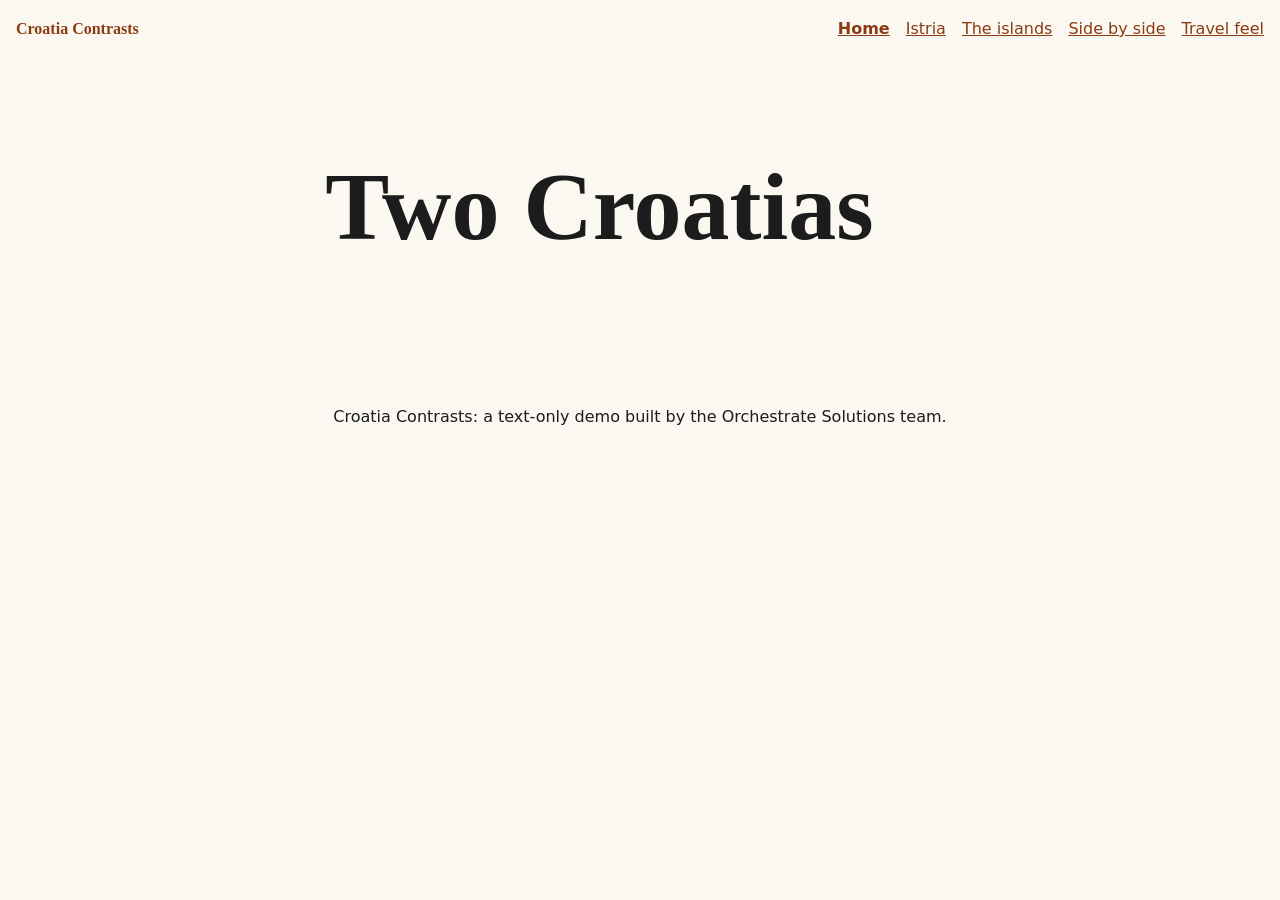
==== index.html @ eb0df113 "Scaffold: pages, styles and scripts" ====
<!doctype html>
<html lang="en">
<head>
<meta charset="utf-8">
<meta name="viewport" content="width=device-width, initial-scale=1">
<title>Two Croatias | Croatia Contrasts</title>
<meta name="description" content="Home: the question and a doorway to each coast.">
<link rel="stylesheet" href="css/tokens.css">
<link rel="stylesheet" href="css/layout.css">
<link rel="stylesheet" href="css/site.css">
</head>
<body>
<a class="skip-link" href="#main">Skip to content</a>
<header class="site-header">
<a class="brand" href="index.html">Croatia Contrasts</a>
<nav aria-label="Main"><ul><li><a href="pages/index.html" aria-current="page">Home</a></li><li><a href="istria.html">Istria</a></li><li><a href="islands.html">The islands</a></li><li><a href="side-by-side.html">Side by side</a></li><li><a href="travel-feel.html">Travel feel</a></li></ul></nav>
</header>
<main id="main">
<h1>Two Croatias</h1>
<!-- TODO(build.fullstack): content for this page. Text only: no images, SVG or icon files. -->
</main>
<footer class="site-footer"><p>Croatia Contrasts: a text-only demo built by the Orchestrate Solutions team.</p></footer>
<script src="js/nav.js" defer></script>
<script src="js/app.js" defer></script>
</body>
</html>
---- css/tokens.css ----
/* Design tokens (owner: Designer). Typography only: system fonts, no images. */
:root {
  --font-display: Georgia, "Times New Roman", serif;
  --font-body: system-ui, -apple-system, "Segoe UI", Roboto, sans-serif;
  --color-bg: #fbf8f2;
  --color-text: #1c1c1c;
  --color-istria: #4a5d23;
  --color-islands: #0b5d7a;
  --color-accent: #8a3b12;
  --space-1: .5rem;
  --space-2: 1rem;
  --space-3: 2rem;
  --space-4: 4rem;
  --measure: 65ch;
}
---- css/layout.css ----
/* Page shell layout (owner: UI/UX). */
* { box-sizing: border-box; }
body { margin: 0; }
.skip-link { position: absolute; left: -999px; top: 0; }
.skip-link:focus { left: var(--space-1); background: var(--color-bg); padding: var(--space-1); z-index: 10; }
.site-header { display: flex; flex-wrap: wrap; gap: var(--space-2); align-items: center; justify-content: space-between; padding: var(--space-2); }
.site-header ul { display: flex; flex-wrap: wrap; gap: var(--space-2); list-style: none; margin: 0; padding: 0; }
main { max-width: var(--measure); margin: 0 auto; padding: var(--space-3) var(--space-2); }
.site-footer { padding: var(--space-3) var(--space-2); text-align: center; }
---- css/site.css ----
/* Base look and shared text effects (owner: Lead Dev). */
body { font-family: var(--font-body); background: var(--color-bg); color: var(--color-text); line-height: 1.6; }
h1, h2, h3 { font-family: var(--font-display); line-height: 1.1; }
h1 { font-size: clamp(2.5rem, 9vw, 6rem); }
a { color: var(--color-accent); }
a:focus-visible { outline: 3px solid currentColor; outline-offset: 3px; }
.brand { font-family: var(--font-display); font-weight: 700; text-decoration: none; }
[aria-current="page"] { font-weight: 700; }
/* Scroll reveal: app.js adds .is-visible. Content stays visible without JS. */
.js .reveal { opacity: 0; transform: translateY(1.5rem); transition: opacity .8s ease, transform .8s ease; }
.js .reveal.is-visible { opacity: 1; transform: none; }
@media (prefers-reduced-motion: reduce) {
  .js .reveal { opacity: 1; transform: none; transition: none; }
  * { animation: none !important; scroll-behavior: auto !important; }
}
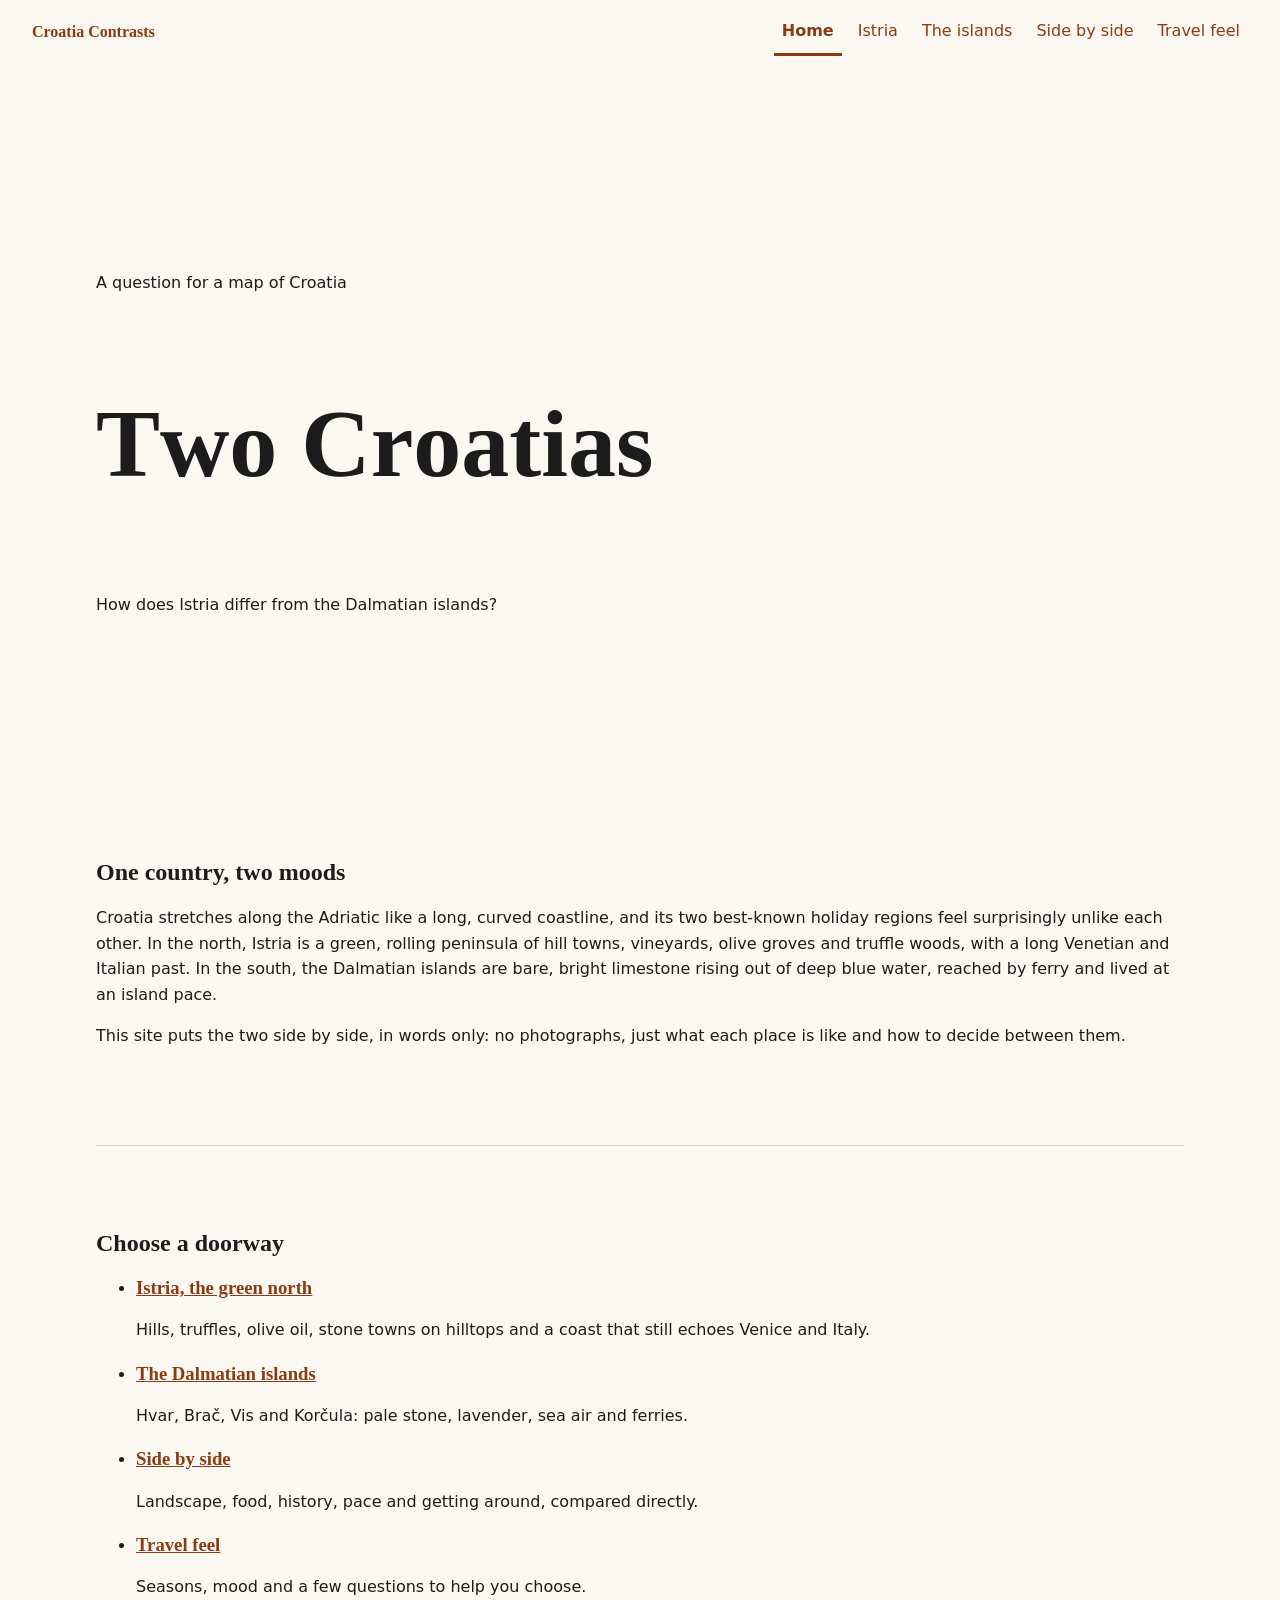
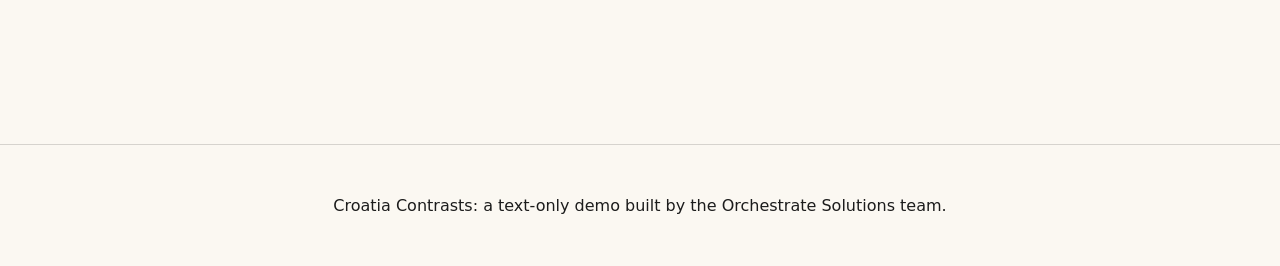
==== commit 1a6fdbac: "Write home page content with kinetic headline" ====
--- a/index.html
+++ b/index.html
@@ -13,11 +13,28 @@
 <a class="skip-link" href="#main">Skip to content</a>
 <header class="site-header">
 <a class="brand" href="index.html">Croatia Contrasts</a>
-<nav aria-label="Main"><ul><li><a href="pages/index.html" aria-current="page">Home</a></li><li><a href="istria.html">Istria</a></li><li><a href="islands.html">The islands</a></li><li><a href="side-by-side.html">Side by side</a></li><li><a href="travel-feel.html">Travel feel</a></li></ul></nav>
+<nav aria-label="Main"><ul><li><a href="index.html" aria-current="page">Home</a></li><li><a href="pages/istria.html">Istria</a></li><li><a href="pages/islands.html">The islands</a></li><li><a href="pages/side-by-side.html">Side by side</a></li><li><a href="pages/travel-feel.html">Travel feel</a></li></ul></nav>
 </header>
 <main id="main">
-<h1>Two Croatias</h1>
-<!-- TODO(build.fullstack): content for this page. Text only: no images, SVG or icon files. -->
+<section class="stage">
+<p class="eyebrow">A question for a map of Croatia</p>
+<h1 data-kinetic="chars">Two Croatias</h1>
+<p class="lead">How does Istria differ from the <span data-rotate="Dalmatian islands|limestone islands|ferry islands">Dalmatian islands</span>?</p>
+</section>
+<section class="section reveal">
+<h2>One country, two moods</h2>
+<p data-scroll-words>Croatia stretches along the Adriatic like a long, curved coastline, and its two best-known holiday regions feel surprisingly unlike each other. In the north, Istria is a green, rolling peninsula of hill towns, vineyards, olive groves and truffle woods, with a long Venetian and Italian past. In the south, the Dalmatian islands are bare, bright limestone rising out of deep blue water, reached by ferry and lived at an island pace.</p>
+<p>This site puts the two side by side, in words only: no photographs, just what each place is like and how to decide between them.</p>
+</section>
+<section class="section reveal">
+<h2>Choose a doorway</h2>
+<ul class="doors">
+<li><h3><a href="pages/istria.html">Istria, the green north</a></h3><p>Hills, truffles, olive oil, stone towns on hilltops and a coast that still echoes Venice and Italy.</p></li>
+<li><h3><a href="pages/islands.html">The Dalmatian islands</a></h3><p>Hvar, Brač, Vis and Korčula: pale stone, lavender, sea air and ferries.</p></li>
+<li><h3><a href="pages/side-by-side.html">Side by side</a></h3><p>Landscape, food, history, pace and getting around, compared directly.</p></li>
+<li><h3><a href="pages/travel-feel.html">Travel feel</a></h3><p>Seasons, mood and a few questions to help you choose.</p></li>
+</ul>
+</section>
 </main>
 <footer class="site-footer"><p>Croatia Contrasts: a text-only demo built by the Orchestrate Solutions team.</p></footer>
 <script src="js/nav.js" defer></script>
--- a/css/layout.css
+++ b/css/layout.css
@@ -1,9 +1,51 @@
-/* Page shell layout (owner: UI/UX). */
+/* Page shell layout (owner: UI/UX). Mobile first. */
 * { box-sizing: border-box; }
-body { margin: 0; }
+html { scroll-behavior: smooth; }
+body { margin: 0; min-height: 100vh; display: flex; flex-direction: column; overflow-wrap: break-word; }
+main { flex: 1; }
+
 .skip-link { position: absolute; left: -999px; top: 0; }
-.skip-link:focus { left: var(--space-1); background: var(--color-bg); padding: var(--space-1); z-index: 10; }
-.site-header { display: flex; flex-wrap: wrap; gap: var(--space-2); align-items: center; justify-content: space-between; padding: var(--space-2); }
-.site-header ul { display: flex; flex-wrap: wrap; gap: var(--space-2); list-style: none; margin: 0; padding: 0; }
-main { max-width: var(--measure); margin: 0 auto; padding: var(--space-3) var(--space-2); }
-.site-footer { padding: var(--space-3) var(--space-2); text-align: center; }
+.skip-link:focus { left: var(--space-1); top: var(--space-1); background: var(--color-bg); color: var(--color-text); padding: var(--space-1) var(--space-2); border: 2px solid currentColor; z-index: 20; }
+
+.site-header { display: flex; flex-direction: column; gap: var(--space-1); padding: var(--space-1) var(--space-2); position: sticky; top: 0; z-index: 10; background: var(--color-bg); border-bottom: 1px solid transparent; transition: border-color .3s ease; }
+.site-header.is-scrolled { border-bottom-color: currentColor; }
+.site-header ul { display: flex; flex-wrap: wrap; gap: 0 var(--space-1); list-style: none; margin: 0; padding: 0; }
+.site-header nav a { display: inline-block; padding: .6rem .5rem; min-height: 44px; text-decoration: none; border-bottom: 3px solid transparent; }
+.site-header nav a:hover { border-bottom-color: var(--color-accent); }
+.site-header nav a[aria-current="page"] { border-bottom-color: currentColor; }
+.brand { display: inline-block; padding: .4rem 0; }
+
+main { width: 100%; max-width: var(--measure); margin: 0 auto; padding: var(--space-3) var(--space-2); }
+main > * + * { margin-top: var(--space-2); }
+main.wide, main:has(.stage), main:has(.split) { max-width: 72rem; }
+
+/* Text-animation containers. Content must stay readable with no JS and no motion. */
+.stage { min-height: 70vh; display: flex; flex-direction: column; justify-content: center; padding: var(--space-4) 0; overflow: hidden; }
+.kinetic { display: block; max-width: 100%; overflow: hidden; }
+.kinetic .word, .kinetic .char { display: inline-block; }
+.section { padding: var(--space-4) 0; }
+.section + .section { border-top: 1px solid rgba(0,0,0,.15); }
+.pin-text { position: sticky; top: 5rem; }
+
+/* Two coasts side by side: stacked on phones, columns from tablet up. */
+.split { display: grid; grid-template-columns: 1fr; gap: var(--space-3); }
+.split > * { min-width: 0; padding: var(--space-2); border-top: 6px solid currentColor; }
+.split > .istria { color: var(--color-istria); }
+.split > .islands { color: var(--color-islands); }
+.split > * > * { color: var(--color-text); }
+.split > * > :is(h2, h3) { color: inherit; }
+
+.site-footer { padding: var(--space-3) var(--space-2); text-align: center; border-top: 1px solid rgba(0,0,0,.15); }
+
+@media (min-width: 40rem) {
+  .site-header { flex-direction: row; align-items: center; justify-content: space-between; padding: var(--space-1) var(--space-3); }
+  main { padding: var(--space-4) var(--space-3); }
+}
+@media (min-width: 56rem) {
+  .split { grid-template-columns: 1fr 1fr; gap: var(--space-4); }
+}
+@media (prefers-reduced-motion: reduce) {
+  html { scroll-behavior: auto; }
+  .site-header { transition: none; }
+}
+@media print { .site-header, .skip-link { position: static; } }
